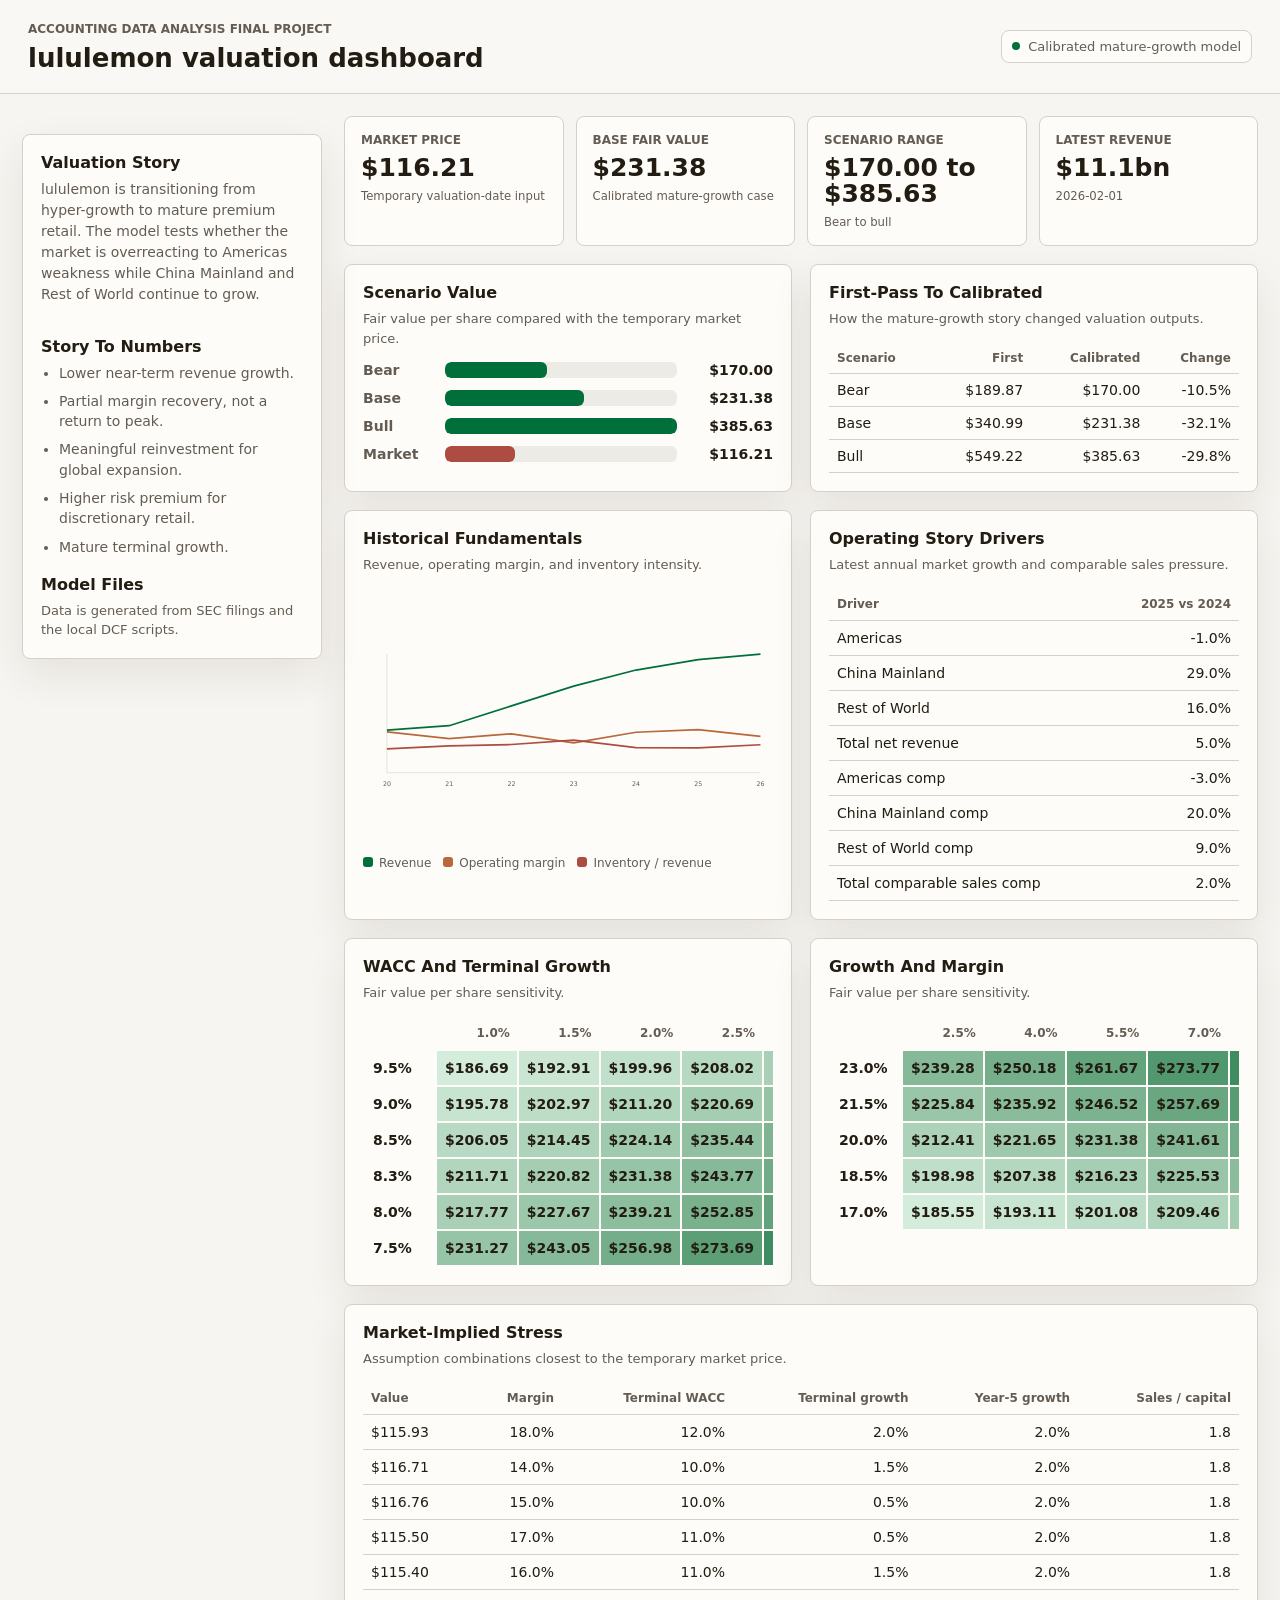
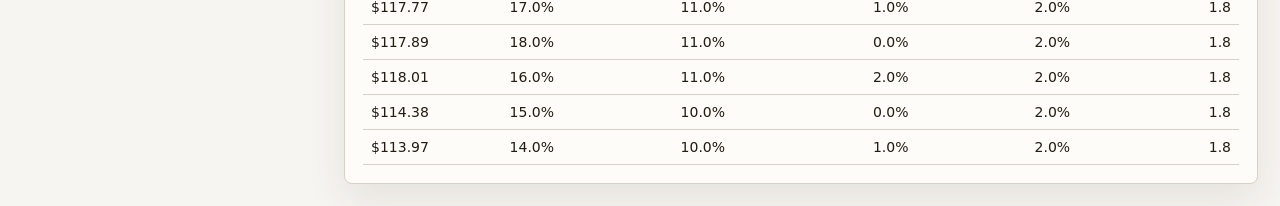
==== docs/index.html @ 37ce9f57 "Initial lululemon valuation project" ====
<!doctype html>
<html lang="en">
  <head>
    <meta charset="utf-8" />
    <meta name="viewport" content="width=device-width, initial-scale=1" />
    <title>LULU Valuation Dashboard</title>
    <link rel="stylesheet" href="./styles.css" />
  </head>
  <body>
    <header class="topbar">
      <div>
        <p class="eyebrow">Accounting Data Analysis Final Project</p>
        <h1>lululemon valuation dashboard</h1>
      </div>
      <div class="topbar-actions">
        <span class="status-dot"></span>
        <span>Calibrated mature-growth model</span>
      </div>
    </header>

    <main class="shell">
      <aside class="story-panel">
        <section>
          <h2>Valuation Story</h2>
          <p>
            lululemon is transitioning from hyper-growth to mature premium retail. The
            model tests whether the market is overreacting to Americas weakness while
            China Mainland and Rest of World continue to grow.
          </p>
        </section>
        <section>
          <h2>Story To Numbers</h2>
          <ul class="compact-list">
            <li>Lower near-term revenue growth.</li>
            <li>Partial margin recovery, not a return to peak.</li>
            <li>Meaningful reinvestment for global expansion.</li>
            <li>Higher risk premium for discretionary retail.</li>
            <li>Mature terminal growth.</li>
          </ul>
        </section>
        <section>
          <h2>Model Files</h2>
          <p class="small-copy">Data is generated from SEC filings and the local DCF scripts.</p>
        </section>
      </aside>

      <section class="content">
        <section class="summary-strip" id="summaryStrip"></section>

        <section class="grid two">
          <article class="panel">
            <div class="panel-head">
              <div>
                <h2>Scenario Value</h2>
                <p>Fair value per share compared with the temporary market price.</p>
              </div>
            </div>
            <div id="scenarioBars" class="bar-list"></div>
          </article>

          <article class="panel">
            <div class="panel-head">
              <div>
                <h2>First-Pass To Calibrated</h2>
                <p>How the mature-growth story changed valuation outputs.</p>
              </div>
            </div>
            <div id="comparisonTable" class="data-table compact"></div>
          </article>
        </section>

        <section class="grid two">
          <article class="panel">
            <div class="panel-head">
              <div>
                <h2>Historical Fundamentals</h2>
                <p>Revenue, operating margin, and inventory intensity.</p>
              </div>
            </div>
            <div id="historyChart" class="line-chart"></div>
          </article>

          <article class="panel">
            <div class="panel-head">
              <div>
                <h2>Operating Story Drivers</h2>
                <p>Latest annual market growth and comparable sales pressure.</p>
              </div>
            </div>
            <div id="driverTable" class="data-table"></div>
          </article>
        </section>

        <section class="grid two">
          <article class="panel">
            <div class="panel-head">
              <div>
                <h2>WACC And Terminal Growth</h2>
                <p>Fair value per share sensitivity.</p>
              </div>
            </div>
            <div id="waccHeatmap" class="heatmap"></div>
          </article>

          <article class="panel">
            <div class="panel-head">
              <div>
                <h2>Growth And Margin</h2>
                <p>Fair value per share sensitivity.</p>
              </div>
            </div>
            <div id="growthHeatmap" class="heatmap"></div>
          </article>
        </section>

        <section class="panel">
          <div class="panel-head">
            <div>
              <h2>Market-Implied Stress</h2>
              <p>Assumption combinations closest to the temporary market price.</p>
            </div>
          </div>
          <div id="stressTable" class="data-table"></div>
        </section>
      </section>
    </main>

    <script src="./dashboard-data.js"></script>
    <script src="./app.js"></script>
  </body>
</html>
---- docs/styles.css ----
:root {
  color-scheme: light;
  --bg: oklch(97% 0.006 88);
  --panel: oklch(99% 0.004 88);
  --panel-2: oklch(94% 0.008 88);
  --ink: oklch(23% 0.02 76);
  --muted: oklch(48% 0.018 76);
  --line: oklch(86% 0.012 88);
  --accent: oklch(47% 0.13 156);
  --accent-soft: oklch(88% 0.055 156);
  --warn: oklch(60% 0.12 48);
  --danger: oklch(54% 0.13 28);
  --good: oklch(49% 0.13 156);
  --shadow: 0 16px 40px oklch(30% 0.02 76 / 9%);
}

* {
  box-sizing: border-box;
}

body {
  margin: 0;
  background: var(--bg);
  color: var(--ink);
  font-family: -apple-system, BlinkMacSystemFont, "Segoe UI", system-ui, sans-serif;
  font-size: 14px;
  letter-spacing: 0;
  overflow-x: hidden;
}

.topbar {
  display: flex;
  align-items: center;
  justify-content: space-between;
  gap: 24px;
  min-height: 88px;
  padding: 20px 28px;
  border-bottom: 1px solid var(--line);
  background: oklch(98% 0.005 88);
}

.eyebrow {
  margin: 0 0 6px;
  color: var(--muted);
  font-size: 12px;
  font-weight: 650;
  text-transform: uppercase;
}

h1,
h2,
h3,
p {
  margin-top: 0;
}

h1 {
  margin-bottom: 0;
  font-size: 26px;
  line-height: 1.1;
  font-weight: 760;
  max-width: 100%;
  overflow-wrap: anywhere;
}

h2 {
  margin-bottom: 6px;
  font-size: 16px;
  line-height: 1.25;
  font-weight: 730;
}

p {
  color: var(--muted);
  line-height: 1.5;
  overflow-wrap: anywhere;
}

.topbar-actions {
  display: inline-flex;
  align-items: center;
  gap: 8px;
  padding: 8px 10px;
  border: 1px solid var(--line);
  border-radius: 8px;
  background: var(--panel);
  color: var(--muted);
  font-size: 13px;
}

.status-dot {
  width: 8px;
  height: 8px;
  border-radius: 99px;
  background: var(--accent);
}

.shell {
  display: grid;
  grid-template-columns: 300px minmax(0, 1fr);
  gap: 22px;
  padding: 22px;
  max-width: 100%;
  overflow: hidden;
}

.story-panel {
  position: sticky;
  top: 18px;
  align-self: start;
  display: grid;
  gap: 18px;
  padding: 18px;
  border: 1px solid var(--line);
  border-radius: 8px;
  background: var(--panel);
  box-shadow: var(--shadow);
  min-width: 0;
}

.compact-list {
  display: grid;
  gap: 8px;
  margin: 0;
  padding-left: 18px;
  color: var(--muted);
  line-height: 1.45;
}

.small-copy {
  margin-bottom: 0;
  font-size: 13px;
}

.content {
  display: grid;
  gap: 18px;
  min-width: 0;
}

.summary-strip {
  display: grid;
  grid-template-columns: repeat(4, minmax(0, 1fr));
  gap: 12px;
}

.metric {
  min-height: 98px;
  padding: 16px;
  border: 1px solid var(--line);
  border-radius: 8px;
  background: var(--panel);
}

.metric strong {
  display: block;
  margin-bottom: 8px;
  color: var(--muted);
  font-size: 12px;
  font-weight: 650;
  text-transform: uppercase;
}

.metric span {
  display: block;
  font-size: 25px;
  line-height: 1.05;
  font-weight: 760;
}

.metric small {
  display: block;
  margin-top: 8px;
  color: var(--muted);
}

.grid {
  display: grid;
  gap: 18px;
}

.grid.two {
  grid-template-columns: repeat(2, minmax(0, 1fr));
}

.panel {
  padding: 18px;
  border: 1px solid var(--line);
  border-radius: 8px;
  background: var(--panel);
  box-shadow: var(--shadow);
  min-width: 0;
}

.panel-head {
  display: flex;
  justify-content: space-between;
  gap: 14px;
  margin-bottom: 14px;
}

.panel-head p {
  margin-bottom: 0;
  font-size: 13px;
}

.bar-list {
  display: grid;
  gap: 12px;
}

.bar-row {
  display: grid;
  grid-template-columns: 72px minmax(0, 1fr) 86px;
  align-items: center;
  gap: 10px;
}

.bar-label {
  color: var(--muted);
  font-weight: 650;
}

.bar-track {
  height: 16px;
  border-radius: 6px;
  background: var(--panel-2);
  overflow: hidden;
}

.bar-fill {
  height: 100%;
  border-radius: 6px;
  background: var(--accent);
}

.bar-value {
  text-align: right;
  font-variant-numeric: tabular-nums;
  font-weight: 700;
}

.data-table {
  overflow-x: auto;
}

table {
  width: 100%;
  border-collapse: collapse;
  font-variant-numeric: tabular-nums;
}

th,
td {
  padding: 9px 8px;
  border-bottom: 1px solid var(--line);
  text-align: right;
  white-space: nowrap;
}

th:first-child,
td:first-child {
  text-align: left;
}

th {
  color: var(--muted);
  font-size: 12px;
  font-weight: 700;
}

.compact td,
.compact th {
  padding-top: 8px;
  padding-bottom: 8px;
}

.line-chart {
  min-height: 260px;
}

.line-chart svg {
  width: 100%;
  height: 260px;
  display: block;
}

.axis {
  stroke: var(--line);
  stroke-width: 1;
}

.line-revenue {
  fill: none;
  stroke: var(--accent);
  stroke-width: 3;
}

.line-margin {
  fill: none;
  stroke: var(--warn);
  stroke-width: 3;
}

.line-inventory {
  fill: none;
  stroke: var(--danger);
  stroke-width: 3;
}

.legend {
  display: flex;
  gap: 12px;
  flex-wrap: wrap;
  margin-top: 8px;
  color: var(--muted);
  font-size: 12px;
}

.legend span::before {
  content: "";
  display: inline-block;
  width: 10px;
  height: 10px;
  margin-right: 6px;
  border-radius: 3px;
  background: var(--accent);
}

.legend span:nth-child(2)::before {
  background: var(--warn);
}

.legend span:nth-child(3)::before {
  background: var(--danger);
}

.heatmap {
  overflow-x: auto;
}

.heatmap table td {
  min-width: 72px;
  border: 2px solid var(--panel);
  border-radius: 4px;
  font-weight: 700;
}

.stress-low {
  color: var(--danger);
}

.stress-mid {
  color: var(--warn);
}

.stress-high {
  color: var(--good);
}

@media (max-width: 980px) {
  h1 {
    font-size: 23px;
  }

  .topbar {
    padding: 18px;
  }

  .shell {
    grid-template-columns: 1fr;
    padding: 14px;
    gap: 14px;
    width: 100vw;
  }

  .story-panel {
    position: static;
  }

  .summary-strip,
  .grid.two {
    grid-template-columns: 1fr;
  }

  .topbar {
    align-items: flex-start;
    flex-direction: column;
  }

  .bar-row {
    grid-template-columns: 1fr auto;
    grid-template-areas:
      "label value"
      "track track";
    gap: 8px;
  }

  .bar-label {
    grid-area: label;
  }

  .bar-track {
    grid-area: track;
  }

  .bar-value {
    grid-area: value;
  }

  .panel,
  .story-panel,
  .metric {
    padding: 14px;
    width: calc(100vw - 28px);
    max-width: calc(100vw - 28px);
  }

  .content,
  .summary-strip,
  .grid {
    width: calc(100vw - 28px);
    max-width: calc(100vw - 28px);
  }

  .story-panel p {
    max-width: 36ch;
  }

  .panel-head p {
    max-width: 34ch;
  }
}
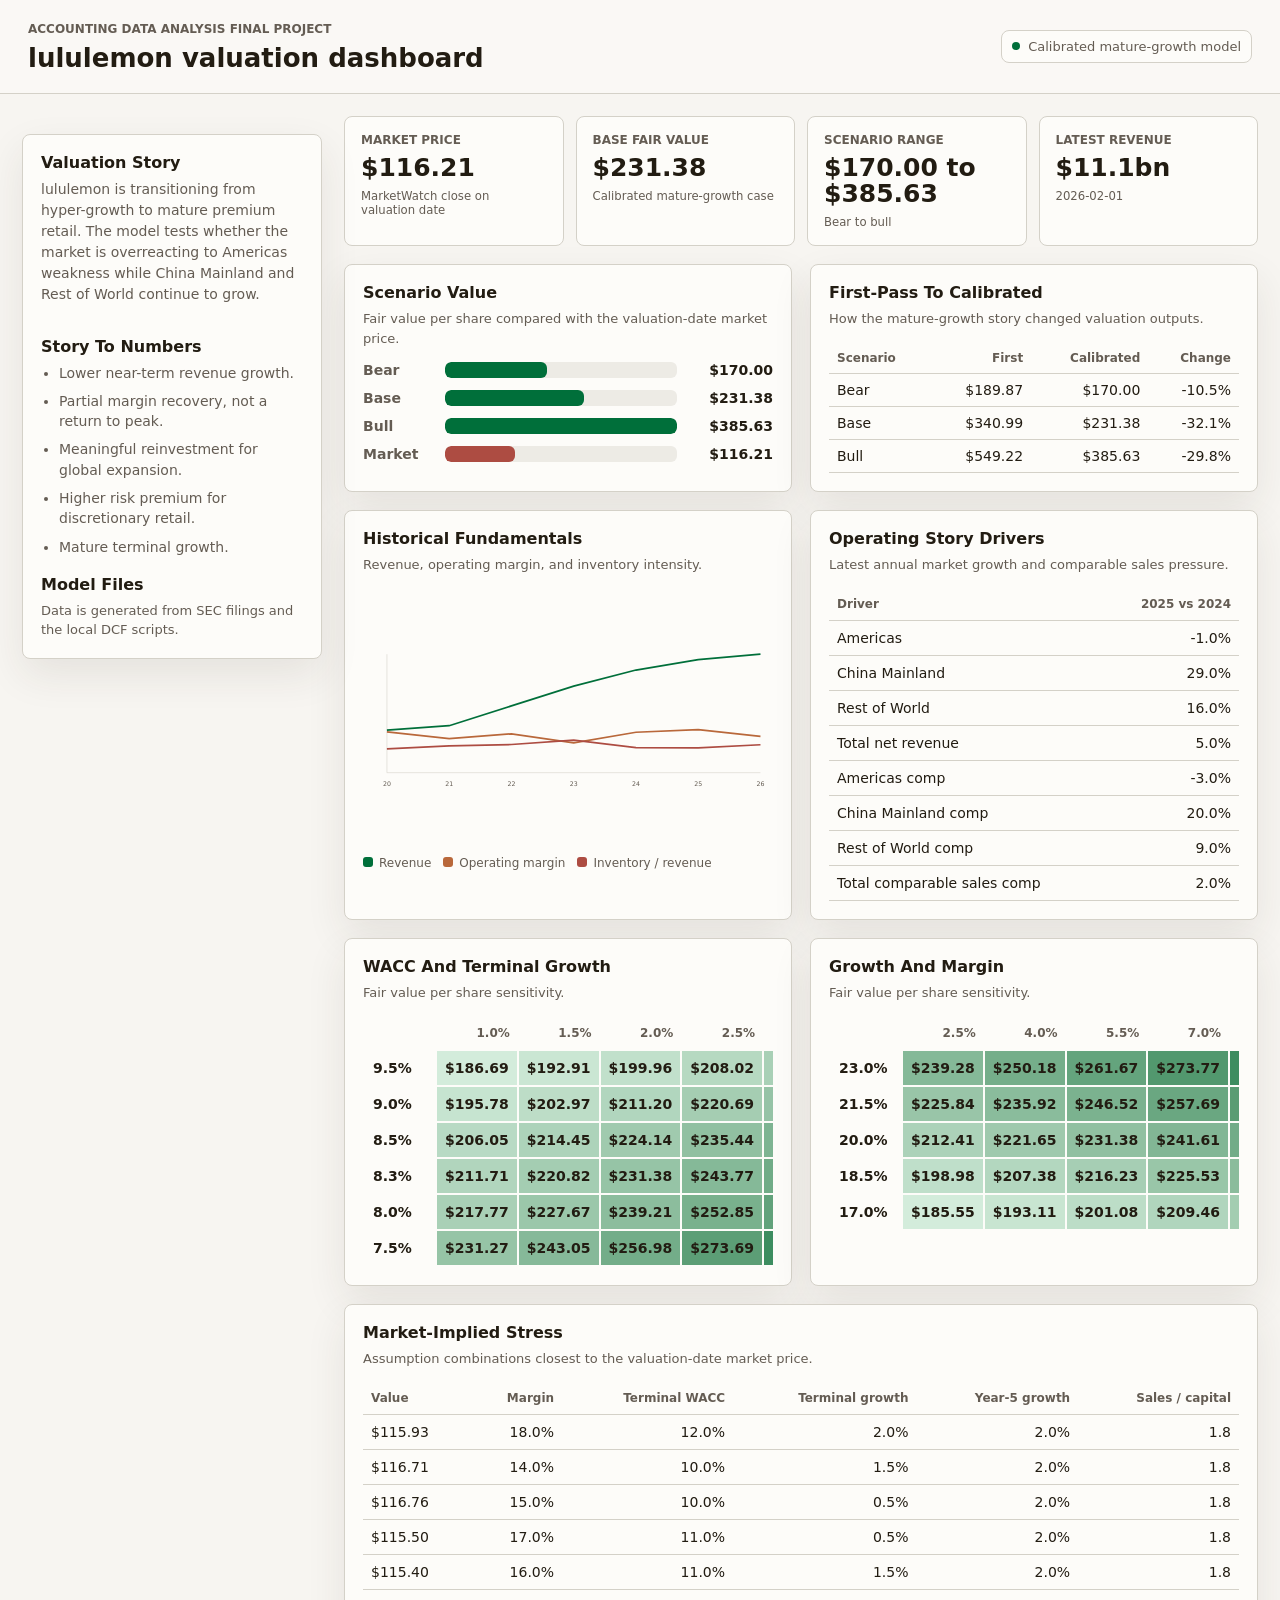
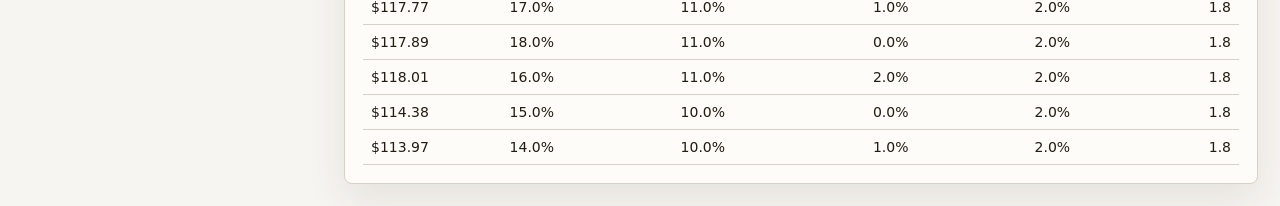
==== commit afd38958: "Add report guides and beautified valuation workbook" ====
--- a/docs/index.html
+++ b/docs/index.html
@@ -52,7 +52,7 @@
             <div class="panel-head">
               <div>
                 <h2>Scenario Value</h2>
-                <p>Fair value per share compared with the temporary market price.</p>
+                <p>Fair value per share compared with the valuation-date market price.</p>
               </div>
             </div>
             <div id="scenarioBars" class="bar-list"></div>
@@ -117,7 +117,7 @@
           <div class="panel-head">
             <div>
               <h2>Market-Implied Stress</h2>
-              <p>Assumption combinations closest to the temporary market price.</p>
+              <p>Assumption combinations closest to the valuation-date market price.</p>
             </div>
           </div>
           <div id="stressTable" class="data-table"></div>
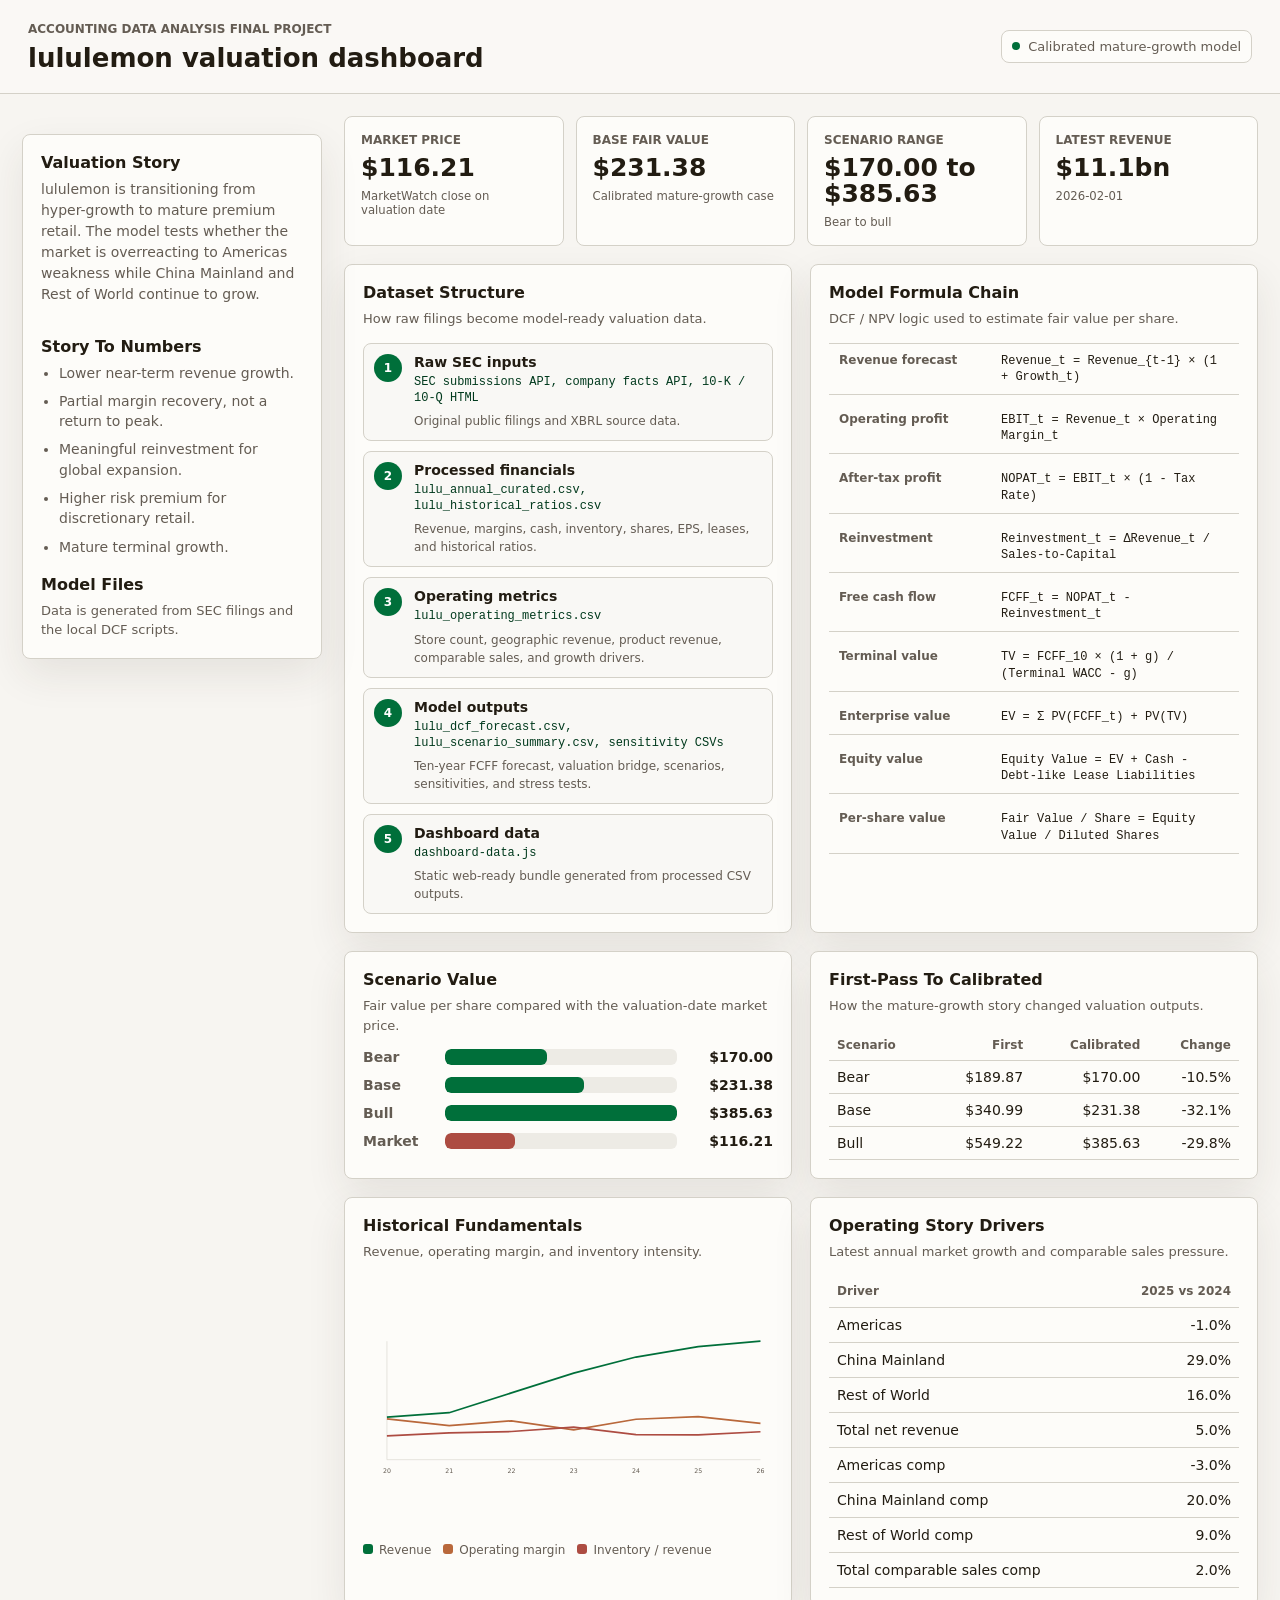
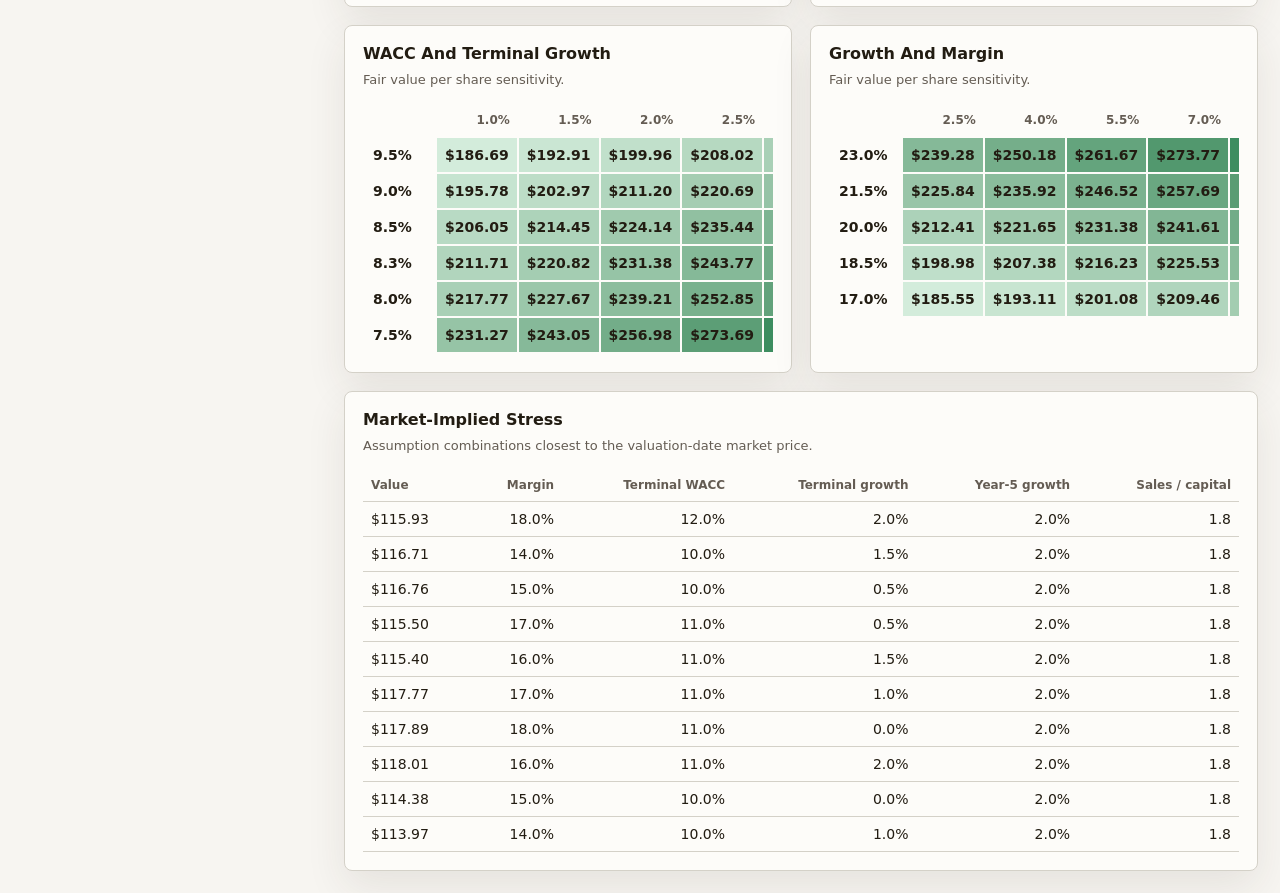
==== commit 1a368055: "Add dashboard data structure and formula guide" ====
--- a/docs/index.html
+++ b/docs/index.html
@@ -46,6 +46,28 @@
 
       <section class="content">
         <section class="summary-strip" id="summaryStrip"></section>
+
+        <section class="grid two">
+          <article class="panel">
+            <div class="panel-head">
+              <div>
+                <h2>Dataset Structure</h2>
+                <p>How raw filings become model-ready valuation data.</p>
+              </div>
+            </div>
+            <div id="datasetStructure" class="structure-list"></div>
+          </article>
+
+          <article class="panel">
+            <div class="panel-head">
+              <div>
+                <h2>Model Formula Chain</h2>
+                <p>DCF / NPV logic used to estimate fair value per share.</p>
+              </div>
+            </div>
+            <div id="formulaChain" class="formula-chain"></div>
+          </article>
+        </section>
 
         <section class="grid two">
           <article class="panel">
--- a/docs/styles.css
+++ b/docs/styles.css
@@ -204,6 +204,89 @@
   font-size: 13px;
 }
 
+.structure-list {
+  display: grid;
+  gap: 10px;
+}
+
+.structure-item {
+  display: grid;
+  grid-template-columns: 30px minmax(0, 1fr);
+  gap: 10px;
+  padding: 10px;
+  border: 1px solid var(--line);
+  border-radius: 8px;
+  background: oklch(98% 0.004 88);
+}
+
+.step-badge {
+  display: grid;
+  place-items: center;
+  width: 28px;
+  height: 28px;
+  border-radius: 99px;
+  background: var(--accent);
+  color: white;
+  font-weight: 760;
+  font-size: 12px;
+}
+
+.structure-copy {
+  min-width: 0;
+}
+
+.structure-copy strong,
+.formula-label {
+  display: block;
+  margin-bottom: 4px;
+  font-weight: 740;
+}
+
+.structure-copy code,
+.formula-code {
+  display: block;
+  width: 100%;
+  color: oklch(30% 0.08 156);
+  font-family: "SFMono-Regular", Consolas, "Liberation Mono", monospace;
+  font-size: 12px;
+  line-height: 1.35;
+  white-space: normal;
+  overflow-wrap: anywhere;
+}
+
+.structure-copy p {
+  margin: 6px 0 0;
+  font-size: 12px;
+}
+
+.formula-chain {
+  display: grid;
+  gap: 8px;
+}
+
+.formula-row {
+  display: grid;
+  grid-template-columns: 150px minmax(0, 1fr);
+  gap: 12px;
+  align-items: start;
+  padding: 9px 10px;
+  border-bottom: 1px solid var(--line);
+}
+
+.formula-row:first-child {
+  border-top: 1px solid var(--line);
+}
+
+.formula-label {
+  margin-bottom: 0;
+  color: var(--muted);
+  font-size: 12px;
+}
+
+.formula-code {
+  color: var(--ink);
+}
+
 .bar-list {
   display: grid;
   gap: 12px;
@@ -430,4 +513,9 @@
   .panel-head p {
     max-width: 34ch;
   }
-}
+
+  .formula-row {
+    grid-template-columns: 1fr;
+    gap: 4px;
+  }
+}
